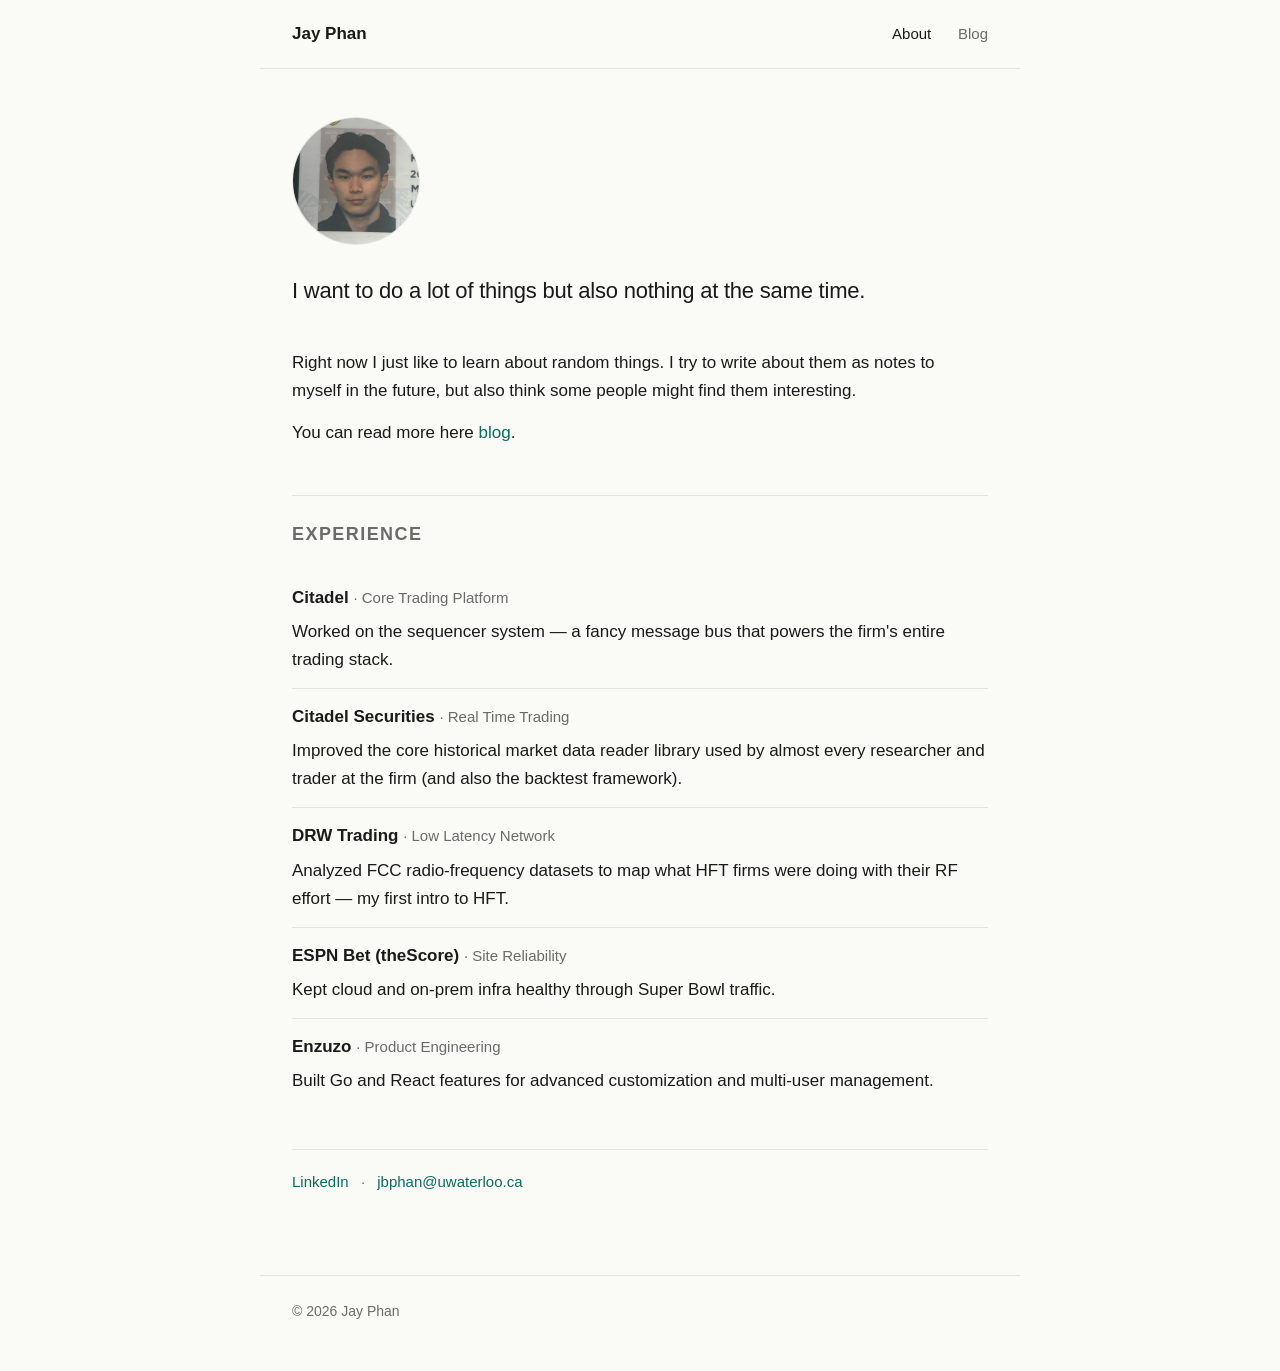
==== index.html @ b0efa9be "everythign" ====
<!doctype html>
<html lang="en">
<head>
  <meta charset="utf-8" />
  <meta name="viewport" content="width=device-width, initial-scale=1" />
  <title>Jay Phan</title>
  <link rel="stylesheet" href="css/style.css" />
</head>
<body>
  <header class="site-header">
    <a class="brand" href="./index.html">Jay Phan</a>
    <nav>
      <a href="./index.html" class="active">About</a>
      <a href="./blog.html">Blog</a>
    </nav>
  </header>

  <main class="container about">
    <section class="hero">
      <img class="avatar" src="assets/profile.jpg" alt="Jay Phan" onerror="this.src='assets/profile-placeholder.svg'" />
      <div>
        <p class="lede">I want to do a lot of things but also nothing at the same time.</p>
      </div>
    </section>

    <section class="bio">
      <p>
        Right now I just like to learn about random things. I try to write about them as notes
        to myself in the future, but also think some people might find them interesting.
      </p>
      <p>
        You can read more here <a href="./blog.html">blog</a>.
      </p>
    </section>

    <section class="experience">
      <h2>Experience</h2>

      <article class="job">
        <h3>Citadel <span class="team">· Core Trading Platform</span></h3>
        <p>Worked on the sequencer system — a fancy message bus that powers the firm's entire trading stack.</p>
      </article>

      <article class="job">
        <h3>Citadel Securities <span class="team">· Real Time Trading</span></h3>
        <p>Improved the core historical market data reader library used by almost every researcher and trader at the firm (and also the backtest framework).</p>
      </article>

      <article class="job">
        <h3>DRW Trading <span class="team">· Low Latency Network</span></h3>
        <p>Analyzed FCC radio-frequency datasets to map what HFT firms were doing with their RF effort — my first intro to HFT.</p>
      </article>

      <article class="job">
        <h3>ESPN Bet (theScore) <span class="team">· Site Reliability</span></h3>
        <p>Kept cloud and on-prem infra healthy through Super Bowl traffic.</p>
      </article>

      <article class="job">
        <h3>Enzuzo <span class="team">· Product Engineering</span></h3>
        <p>Built Go and React features for advanced customization and multi-user management.</p>
      </article>
    </section>

    <section class="contact">
      <p class="links">
        <a href="https://www.linkedin.com/in/jay-pphan/" target="_blank" rel="noopener">LinkedIn</a>
        <span>·</span>
        <a href="mailto:jbphan@uwaterloo.ca">jbphan@uwaterloo.ca</a>
      </p>
    </section>
  </main>

  <footer class="site-footer">
    <span>© <span id="year"></span> Jay Phan</span>
  </footer>

  <script>document.getElementById('year').textContent = new Date().getFullYear();</script>
</body>
</html>
---- css/style.css ----
:root {
  --bg: #fafaf7;
  --fg: #1a1a1a;
  --muted: #6b6b6b;
  --accent: #0b6d5a;
  --border: #e5e5e0;
  --card: #ffffff;
  --code-bg: #f3f3ee;
  --max: 760px;
}

@media (prefers-color-scheme: dark) {
  :root {
    --bg: #111312;
    --fg: #ececea;
    --muted: #9a9a95;
    --accent: #6fd1b6;
    --border: #24272a;
    --card: #181a19;
    --code-bg: #1e2120;
  }
}

* { box-sizing: border-box; }

html, body {
  margin: 0;
  padding: 0;
  background: var(--bg);
  color: var(--fg);
  font-family: -apple-system, BlinkMacSystemFont, "Segoe UI", "Helvetica Neue", Arial, sans-serif;
  font-size: 17px;
  line-height: 1.65;
  -webkit-font-smoothing: antialiased;
}

a { color: var(--accent); text-decoration: none; }
a:hover { text-decoration: underline; }

.site-header {
  display: flex;
  justify-content: space-between;
  align-items: center;
  padding: 20px 32px;
  border-bottom: 1px solid var(--border);
  max-width: var(--max);
  margin: 0 auto;
}

.site-header .brand {
  font-weight: 600;
  color: var(--fg);
}

.site-header nav a {
  margin-left: 22px;
  color: var(--muted);
  font-size: 15px;
}

.site-header nav a.active,
.site-header nav a:hover {
  color: var(--fg);
  text-decoration: none;
}

.container {
  max-width: var(--max);
  margin: 0 auto;
  padding: 48px 32px 80px;
}

.site-footer {
  max-width: var(--max);
  margin: 0 auto;
  padding: 24px 32px 48px;
  color: var(--muted);
  font-size: 14px;
  border-top: 1px solid var(--border);
}

/* About */
.hero {
  display: flex;
  gap: 28px;
  align-items: center;
  margin-bottom: 40px;
  flex-wrap: wrap;
}

.avatar {
  width: 128px;
  height: 128px;
  border-radius: 50%;
  object-fit: cover;
  border: 1px solid var(--border);
  background: var(--card);
  flex-shrink: 0;
}

.hero .lede {
  margin: 0;
  font-size: 22px;
  letter-spacing: -0.01em;
  color: var(--fg);
}

.bio {
  margin-top: 28px;
}

.bio p {
  margin: 14px 0;
}

.experience {
  margin-top: 48px;
  padding-top: 24px;
  border-top: 1px solid var(--border);
}

.experience > h2 {
  font-size: 18px;
  text-transform: uppercase;
  letter-spacing: 0.08em;
  color: var(--muted);
  font-weight: 600;
  margin: 0 0 20px;
}

.job {
  padding: 14px 0;
  border-bottom: 1px solid var(--border);
}

.job:last-child { border-bottom: none; }

.job h3 {
  margin: 0 0 6px;
  font-size: 17px;
  font-weight: 600;
}

.job .team {
  color: var(--muted);
  font-weight: 400;
  font-size: 15px;
}

.job p { margin: 4px 0 0; }

.contact {
  margin-top: 40px;
  padding-top: 20px;
  border-top: 1px solid var(--border);
  color: var(--muted);
  font-size: 15px;
}

.contact .links { margin: 0; }
.contact .links span { margin: 0 8px; }

/* Blog index */
.blog-index h1 { margin: 0 0 6px; font-size: 32px; letter-spacing: -0.01em; }
.blog-index .muted { color: var(--muted); margin-top: 0; }

.section {
  margin-top: 36px;
  padding-top: 20px;
  border-top: 1px solid var(--border);
}

.section h2 {
  font-size: 18px;
  text-transform: uppercase;
  letter-spacing: 0.08em;
  color: var(--muted);
  font-weight: 600;
  margin: 0 0 12px;
}

.post-list { list-style: none; padding: 0; margin: 0; }

.post-list li {
  padding: 14px 0;
  border-bottom: 1px solid var(--border);
  display: flex;
  justify-content: space-between;
  align-items: baseline;
  gap: 16px;
}

.post-list li:last-child { border-bottom: none; }

.post-list .title {
  font-size: 17px;
  color: var(--fg);
  font-weight: 500;
}

.post-list .title:hover { color: var(--accent); text-decoration: none; }

.post-list .date {
  color: var(--muted);
  font-size: 14px;
  white-space: nowrap;
}

.muted { color: var(--muted); }

/* Article */
.article-view .back {
  margin-bottom: 24px;
  font-size: 14px;
}

.prose h1 {
  font-size: 32px;
  letter-spacing: -0.01em;
  margin: 0 0 6px;
}

.prose .post-meta {
  color: var(--muted);
  font-size: 14px;
  margin-bottom: 32px;
}

.prose h2 {
  font-size: 22px;
  margin-top: 40px;
  margin-bottom: 10px;
}

.prose h3 {
  font-size: 18px;
  margin-top: 28px;
}

.prose p { margin: 14px 0; }

.prose blockquote {
  border-left: 3px solid var(--accent);
  padding: 4px 16px;
  color: var(--muted);
  margin: 20px 0;
  background: var(--card);
}

.prose code {
  background: var(--code-bg);
  padding: 2px 6px;
  border-radius: 4px;
  font-size: 0.92em;
  font-family: "SFMono-Regular", "Menlo", monospace;
}

.prose pre {
  background: var(--code-bg);
  padding: 14px 16px;
  border-radius: 6px;
  overflow-x: auto;
}

.prose pre code {
  background: none;
  padding: 0;
}

.prose img {
  max-width: 100%;
  border-radius: 6px;
  border: 1px solid var(--border);
}

.prose figure {
  margin: 24px 0;
  text-align: center;
}

.prose figure.placeholder {
  background: var(--card);
  border: 1px dashed var(--border);
  border-radius: 6px;
  padding: 28px;
  color: var(--muted);
  font-style: italic;
  font-size: 14px;
}

.prose .katex-display {
  overflow-x: auto;
  overflow-y: hidden;
  padding: 4px 0;
}

.prose .math-block {
  display: block;
  margin: 18px 0;
  overflow-x: auto;
}

.prose .math-inline { white-space: nowrap; }

@media (max-width: 600px) {
  .site-header { padding: 16px 20px; }
  .container { padding: 32px 20px 64px; }
  .hero { gap: 20px; }
  .avatar { width: 96px; height: 96px; }
  .hero .lede { font-size: 19px; }
  .prose h1 { font-size: 26px; }
}
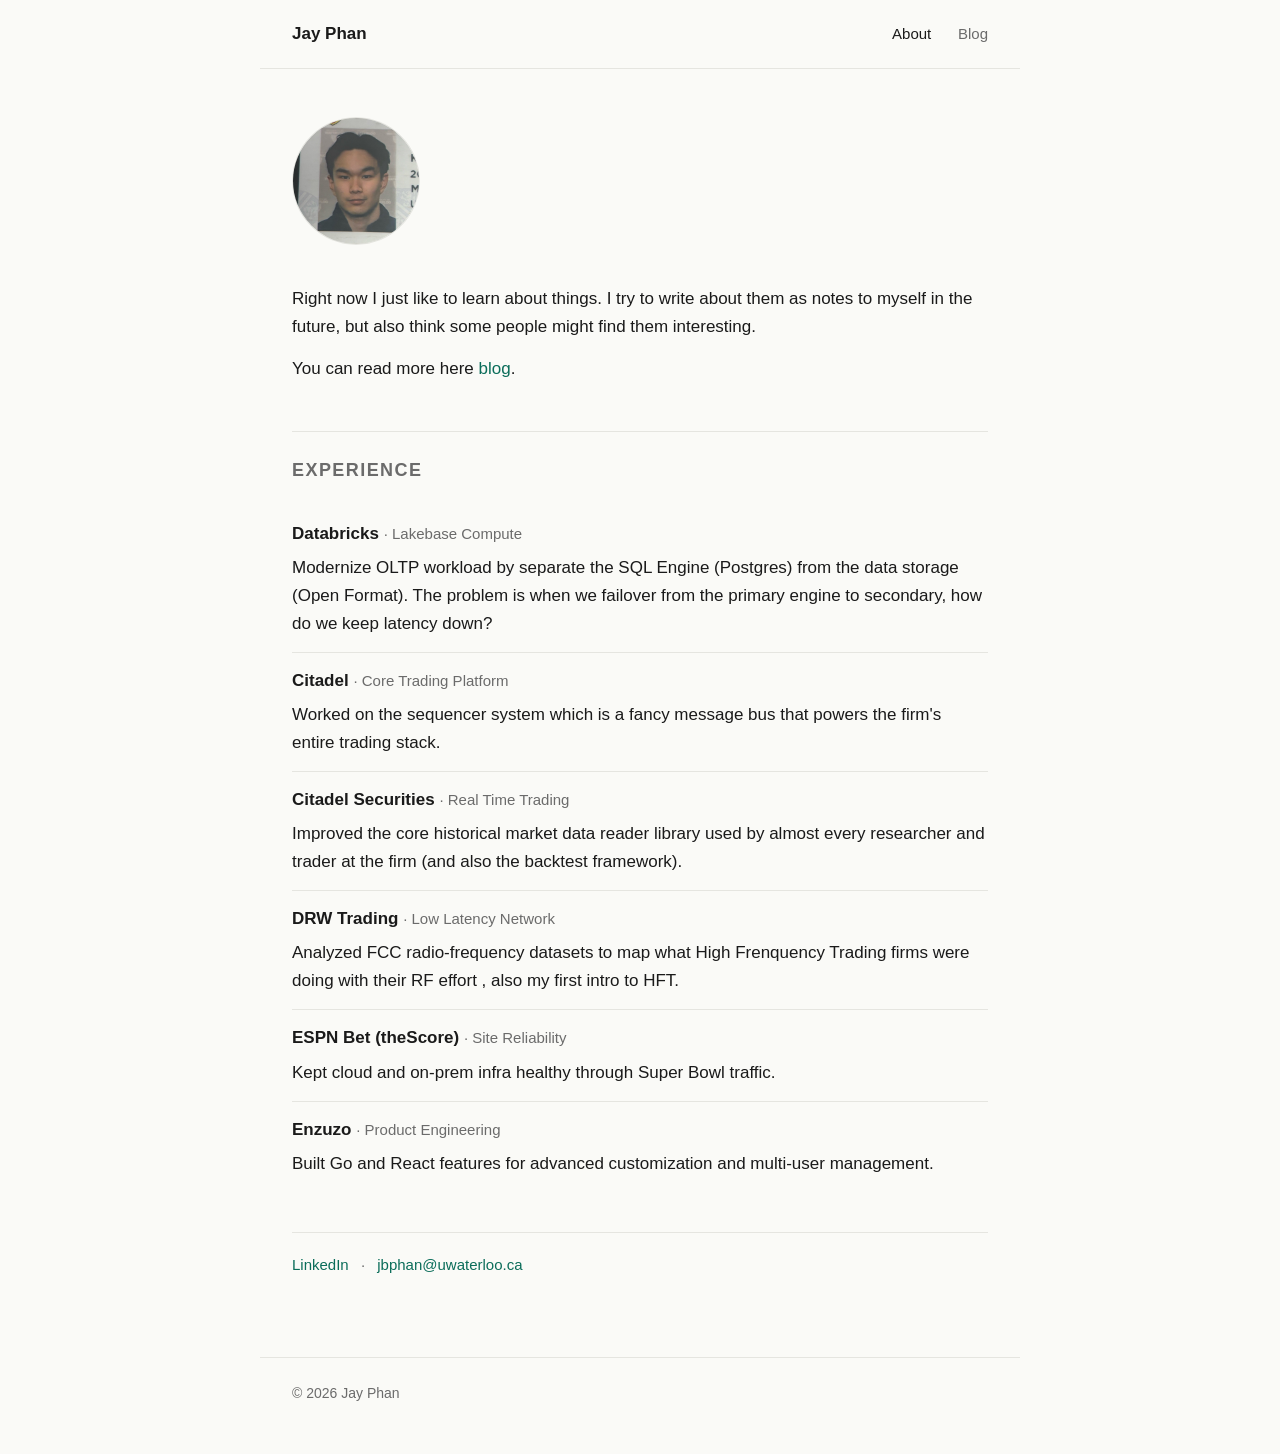
==== commit 4ba31da8: "all" ====
--- a/index.html
+++ b/index.html
@@ -18,14 +18,14 @@
   <main class="container about">
     <section class="hero">
       <img class="avatar" src="assets/profile.jpg" alt="Jay Phan" onerror="this.src='assets/profile-placeholder.svg'" />
-      <div>
-        <p class="lede">I want to do a lot of things but also nothing at the same time.</p>
-      </div>
+      <!-- <div>
+     <p class="lede">I want to do a lot of things but also nothing at the same time.</p>
+      </div> -->
     </section>
 
     <section class="bio">
       <p>
-        Right now I just like to learn about random things. I try to write about them as notes
+        Right now I just like to learn about things. I try to write about them as notes
         to myself in the future, but also think some people might find them interesting.
       </p>
       <p>
@@ -35,10 +35,15 @@
 
     <section class="experience">
       <h2>Experience</h2>
+      <article class="job">
+        <h3>Databricks <span class="team">· Lakebase Compute</span></h3>
+        <p> Modernize OLTP workload by separate the SQL Engine (Postgres) from the data storage (Open Format).
+           The problem is when we failover from the primary engine to secondary, how do we keep latency down? </p>
+      </article>
 
       <article class="job">
         <h3>Citadel <span class="team">· Core Trading Platform</span></h3>
-        <p>Worked on the sequencer system — a fancy message bus that powers the firm's entire trading stack.</p>
+        <p>Worked on the sequencer system which is a fancy message bus that powers the firm's entire trading stack.</p>
       </article>
 
       <article class="job">
@@ -48,7 +53,7 @@
 
       <article class="job">
         <h3>DRW Trading <span class="team">· Low Latency Network</span></h3>
-        <p>Analyzed FCC radio-frequency datasets to map what HFT firms were doing with their RF effort — my first intro to HFT.</p>
+        <p>Analyzed FCC radio-frequency datasets to map what High Frenquency Trading firms were doing with their RF effort , also my first intro to HFT.</p>
       </article>
 
       <article class="job">
